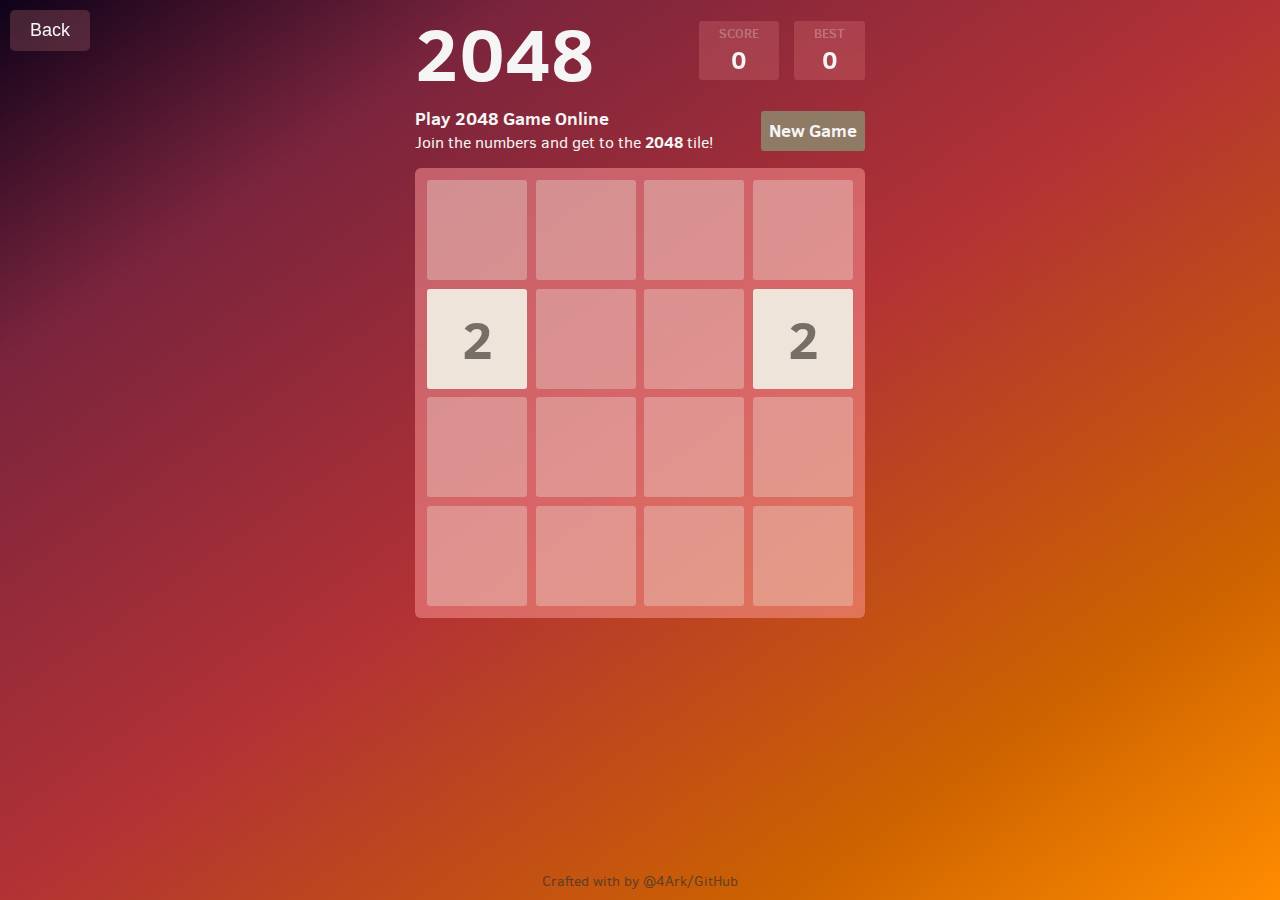
==== 2048/index.html @ 95cb3ffb "made a ton of changes and added an opensource game" ====
<!DOCTYPE html>
<html lang="en">

<head>
    <meta charset="UTF-8">
    <meta name="viewport" content="width=device-width, initial-scale=1.0">
    <meta http-equiv="X-UA-Compatible" content="ie=edge">
    <link rel="stylesheet" href="css/keyframes.css">
    <link rel="stylesheet" href="css/style.css">
    <link rel="stylesheet" href="css/media.css">
    <link rel="shortcut icon" href="./favicon.ico">
    <title>2048</title>
</head>

<body>
    <a id="back-button" href="javascript:history.back()">Back</a>
    <div class="container">
        <div class="heading">
            <h1 class="title">
                <a href="">2048</a>
            </h1>
            <div class="scores-container">
                <div class="score-container">
                    <p class="title">SCORE</p>
                    <P class="score">0</P>
                    <div class="score-addition">
                        +4
                    </div>
                </div>
                <div class="best-container">
                    <p class="title">BEST</p>
                    <P class="score">66666</P>
                </div>
            </div>
        </div>
        <div class="game-intro">
            <a href="" class="restart-btn">New Game</a>
            <h2 class="subtitle">
                Play 2048 Game Online
            </h2>
            <p class="above-game">
                Join the numbers and get to the <strong>2048</strong> tile!
            </p>
        </div>
        <div class="game-container">
            <div class="grid-container">
                <div class="grid-row">
                    <div class="grid-cell"></div>
                    <div class="grid-cell"></div>
                    <div class="grid-cell"></div>
                    <div class="grid-cell"></div>
                </div>
                <div class="grid-row">
                    <div class="grid-cell"></div>
                    <div class="grid-cell"></div>
                    <div class="grid-cell"></div>
                    <div class="grid-cell"></div>
                </div>
                <div class="grid-row">
                    <div class="grid-cell"></div>
                    <div class="grid-cell"></div>
                    <div class="grid-cell"></div>
                    <div class="grid-cell"></div>
                </div>
                <div class="grid-row">
                    <div class="grid-cell"></div>
                    <div class="grid-cell"></div>
                    <div class="grid-cell"></div>
                    <div class="grid-cell"></div>
                </div>
            </div>
            <div class="tile-container">

            </div>
            <div class="failure-container pop-container">
                <p>:(</span></p>
                <p>FIALURE</p>
            </div>
            <div class="winning-container pop-container">
                <p>:)</p>
                <p>WINNING</p>
            </div>
        </div>
        <div class="footer">
            <span>
                Crafted with by
                <a href="https://gd4ark.github.io/about/">@4Ark</a>/<a href="https://github.com/gd4Ark/2048">GitHub</a>
            </span>
        </div>
    </div>
    <script src="js/config.js"></script>
    <script src="js/data.js"></script>
    <script src="js/utils.js"></script>
    <script src="js/event.js"></script>
    <script src="js/view.js"></script>
    <script src="js/game.js"></script>
    <script src="js/main.js"></script>
</body>

</html>
---- 2048/css/keyframes.css ----
@keyframes moveup{
    0%{
        transform: translateY(0);
        opacity: 1;
    }
    100%{
        transform: translateY(-150px);
        opacity: 0;
    }
}
@keyframes appear{
    0%{
        transform: scale(0);
    }
    100%{
        transform: scale(1);
    }
}
@keyframes add{
    0%{
        transform: scale(1);
        box-shadow: 0 0 1px red;
    }
    50%{
        transform: scale(1.2);
    }
    100%{
        transform: scale(1);
    }
}
---- 2048/css/style.css ----
@import "../font/clear-sans.css";

* {
  margin: 0;
  padding: 0;
  box-sizing: border-box;
}

#back-button {
  position: absolute;
  top: 10px;
  left: 10px;
  padding: 10px 20px;
  background: rgba(255, 153, 153, 0.2);
  backdrop-filter: blur(10px);
  color: whitesmoke;
  text-decoration: none;
  border-radius: 5px;
  font-family: "Nunito", sans-serif;
}
#back-button:hover {
  border: 1px solid rgba(255, 255, 255, 0.25);
}

html,
body {
  font-family: "Clear Sans", "Helvetica Neue", Arial, sans-serif;
  color: whitesmoke;
  font-size: 18px;
  background: linear-gradient(
    to bottom right,
    #0e0219 0%,
    #7a243d 20%,
    #b23235 50%,
    #cc6200 80%,
    #ff8c00 100%
  );
  overflow: hidden;
  height: 100%;
}

a {
  text-decoration: none;
  color: inherit;
  cursor: pointer;
}

.container {
  position: relative;
  margin: 0 auto;
  display: flex;
  flex-direction: column;
  width: 450px;
  height: 100vh;
  box-sizing: content-box;
}

.heading {
  margin: 20px 0;
}

.heading {
  display: flex;
  align-items: center;
  justify-content: space-between;
  flex-wrap: wrap;
}

h1.title {
  font-size: 74px;
  line-height: 66px;
  font-weight: bold;
}

.scores-container {
  float: right;
}

.score-container,
.best-container {
  float: left;
  padding: 3px 20px;
  background: rgba(255, 153, 153, 0.2);
  backdrop-filter: blur(10px);
  border-radius: 3px;
  font-size: 25px;
  font-weight: bold;
  color: whitesmoke;
  text-align: center;
}

.score-container {
  position: relative;
  margin-right: 15px;
  margin-bottom: 5px;
}

.score-container .title,
.best-container .title {
  font-size: 13px;
  color: rgba(255, 255, 255, 0.25);
}

.score-addition {
  position: absolute;
  left: 0;
  bottom: 0;
  width: 100%;
  color: rgba(119, 110, 101, 0.9);
  z-index: 100;
  opacity: 0;
  font-size: 1rem;
}

.score-addition.action {
  animation: 2s moveup;
}

.above-game {
  font-size: 0.9rem;
}

.restart-btn {
  margin: 5px 0 0 5px;
  float: right;
  padding: 0 8px;
  background: #8f7a66;
  color: whitesmoke;
  height: 40px;
  line-height: 40px;
  border-radius: 3px;
  font-weight: bold;
}

h2.subtitle {
  font-size: 1em;
}

.game-container {
  position: relative;
  margin-top: 15px;
  width: 450px;
  height: 450px;
  background: rgba(255, 153, 153, 0.5);
  backdrop-filter: blur(10px);
  border-radius: 6px;
  touch-action: none;
}

.grid-container,
.tile-container,
.pop-container {
  position: absolute;
  top: 0;
  left: 0;
  right: 0;
  bottom: 0;
  margin: auto;
  width: 426px;
  height: 426px;
}

.grid-row {
  display: flex;
  margin-bottom: 2%;
}

.grid-row,
.tile {
  height: 23.5%;
}

.grid-cell,
.tile {
  width: 23.5%;
  border-radius: 3px;
}

.grid-cell {
  margin-right: 2%;
  background: rgba(238, 228, 218, 0.35);
}

.grid-cell:nth-of-type(4n) {
  margin-right: 0;
}

.tile {
  position: absolute;
  display: flex;
  align-items: center;
  justify-content: center;
  font-size: 53px;
  font-weight: bold;
  background: #eee4da;
  transition: all 0.15s ease;
}

.tile.new-tile {
  animation: 0.5s appear;
}

.tile.addition {
  animation: 0.3s add;
}

.tile[data-val] {
  color: #f9f6f2;
}

.tile[data-val="2"],
.tile[data-val="4"] {
  color: #776e65;
}

.tile[data-val="128"],
.tile[data-val="256"],
.tile[data-val="512"] {
  font-size: 45px;
}

.tile[data-val="1024"],
.tile[data-val="2048"] {
  font-size: 33px;
}

.tile[data-val="4"] {
  background: #ede0c8;
}

.tile[data-val="8"] {
  background: #f2b179;
}

.tile[data-val="16"] {
  background: #f59563;
}

.tile[data-val="32"] {
  background: #f67c5f;
}

.tile[data-val="64"] {
  background: #f65e3b;
}

.tile[data-val="128"] {
  background: #edcf72;
}

.tile[data-val="256"] {
  background: #edcc61;
  box-shadow: 0 0 30px 10px rgba(243, 215, 116, 0.31746),
    inset 0 0 0 1px rgba(255, 255, 255, 0.19048);
}

.tile[data-val="512"] {
  background: #edc850;
  box-shadow: 0 0 30px 10px rgba(243, 215, 116, 0.39683),
    inset 0 0 0 1px rgba(255, 255, 255, 0.2381);
}

.tile[data-val="1024"] {
  background: #edc53f;
  box-shadow: 0 0 30px 10px rgba(243, 215, 116, 0.47619),
    inset 0 0 0 1px rgba(255, 255, 255, 0.28571);
}

.tile[data-val="2048"] {
  background: #edc22e;
  box-shadow: 0 0 30px 10px rgba(243, 215, 116, 0.55556),
    inset 0 0 0 1px rgba(255, 255, 255, 0.33333);
}

.pop-container {
  display: flex;
  flex-direction: column;
  align-items: center;
  justify-content: center;
  width: 100%;
  height: 100%;
  background: rgba(238, 228, 218, 0.8);
  z-index: 100;
  opacity: 0;
  transition: all 1s ease;
}

.winning-container p:nth-child(1) {
  transform: rotate(90deg);
}

.winning-container.action p:nth-child(1) {
  transform-origin: center;
  animation: winning 1.5s infinite;
}

.failure-container.action p:nth-child(1) {
  transform-origin: center;
  animation: failure 5s infinite;
}

@keyframes winning {
  0%,
  25%,
  50%,
  75%,
  100% {
    transform: rotate(90deg) translateX(-5px);
  }
  12.5% {
    transform: rotate(80deg);
  }
  37.5% {
    transform: rotate(70deg);
  }
  62.5% {
    transform: rotate(100deg);
  }
  87.5% {
    transform: rotate(120deg);
  }
}

@keyframes failure {
  0%,
  25%,
  50%,
  75%,
  100% {
    transform: rotate(90deg) scale(0.7, 1) rotateX(40deg);
  }
  12.5% {
    transform: rotate(90deg);
  }
  37.5% {
    transform: rotate(90deg);
  }
  62.5% {
    transform: rotate(90deg);
  }
  87.5% {
    transform: rotate(90deg);
  }
}

.pop-container.action {
  opacity: 1;
}

.pop-container p {
  font-size: 60px;
  font-weight: bold;
}

.footer {
  flex: 1;
  padding: 10px 0;
  text-align: center;
  display: flex;
  justify-content: space-around;
  align-items: flex-end;
  font-size: 0.75rem;
  color: #333;
  opacity: 0.7;
}
---- 2048/css/media.css ----
@media screen and (max-width:1250px){
    html,body{
        font-size: 15px;
    }
    .container{
        width: 280px;
    }
    h1.title{
        font-size: 31px;
    }
    .score-container,
    .best-container{
        padding: 3px 10px;
    }
    .game-container{
        margin-top: 10px;
        width: 280px;
        height: 280px;
    }
    .grid-container,
    .tile-container{
        width: 260px;
        height: 260px;
    }
    .grid-row,
    .tile{
        height: 22.75%;
    }
    .grid-cell,
    .tile{
        width: 22.75%;
    }
    .grid-row{
        margin-bottom: 3%;
    }
    .grid-cell{
        margin-right: 3%;
    }
    .tile{
        font-size: 35px;
    }
    .tile[data-val="128"],
    .tile[data-val="256"],
    .tile[data-val="512"]{
        font-size: 25px;
    }
    .tile[data-val="1024"],
    .tile[data-val="2048"]{
        font-size: 21px;
    }

    .pop-container p{
        font-size: 30px;
    }
}
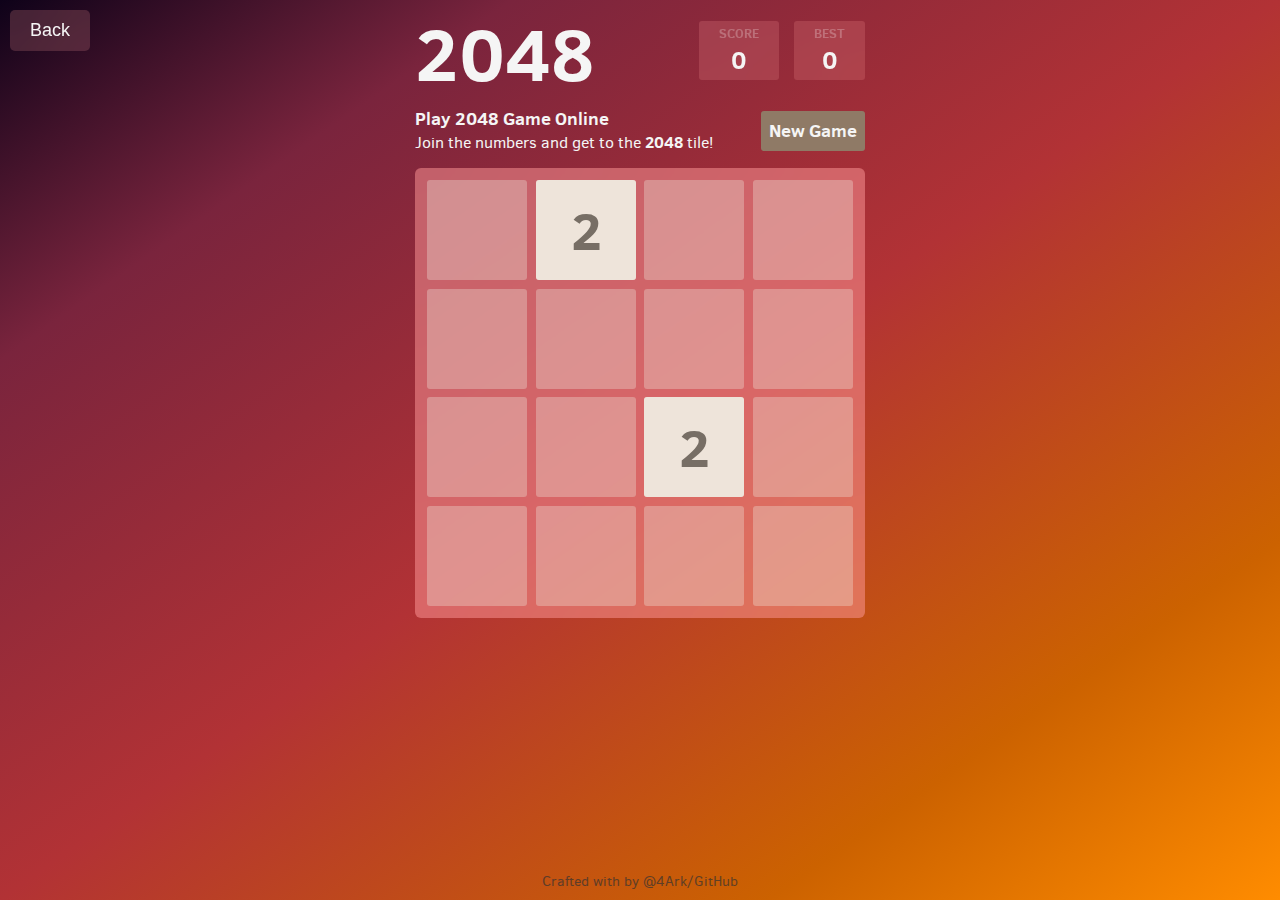
==== commit f7a79949: "center the game" ====
--- a/2048/index.html
+++ b/2048/index.html
@@ -15,6 +15,7 @@
 <body>
     <a id="back-button" href="javascript:history.back()">Back</a>
     <div class="container">
+        <div class="center-game">
         <div class="heading">
             <h1 class="title">
                 <a href="">2048</a>
@@ -74,13 +75,14 @@
             </div>
             <div class="failure-container pop-container">
                 <p>:(</span></p>
-                <p>FIALURE</p>
+                <p>FAILURE</p>
             </div>
             <div class="winning-container pop-container">
                 <p>:)</p>
                 <p>WINNING</p>
             </div>
         </div>
+    </div>
         <div class="footer">
             <span>
                 Crafted with by
@@ -97,4 +99,4 @@
     <script src="js/main.js"></script>
 </body>
 
-</html>+</html>
--- a/2048/css/style.css
+++ b/2048/css/style.css
@@ -1,3 +1,5 @@
+/* changed the theme of this game to follow a similar style to the whole Arcade.  */
+
 @import "../font/clear-sans.css";
 
 * {
--- a/2048/css/media.css
+++ b/2048/css/media.css
@@ -1,55 +1,56 @@
-@media screen and (max-width:1250px){
-    html,body{
-        font-size: 15px;
-    }
-    .container{
-        width: 280px;
-    }
-    h1.title{
-        font-size: 31px;
-    }
-    .score-container,
-    .best-container{
-        padding: 3px 10px;
-    }
-    .game-container{
-        margin-top: 10px;
-        width: 280px;
-        height: 280px;
-    }
-    .grid-container,
-    .tile-container{
-        width: 260px;
-        height: 260px;
-    }
-    .grid-row,
-    .tile{
-        height: 22.75%;
-    }
-    .grid-cell,
-    .tile{
-        width: 22.75%;
-    }
-    .grid-row{
-        margin-bottom: 3%;
-    }
-    .grid-cell{
-        margin-right: 3%;
-    }
-    .tile{
-        font-size: 35px;
-    }
-    .tile[data-val="128"],
-    .tile[data-val="256"],
-    .tile[data-val="512"]{
-        font-size: 25px;
-    }
-    .tile[data-val="1024"],
-    .tile[data-val="2048"]{
-        font-size: 21px;
-    }
+@media screen and (max-width: 1250px) {
+  html,
+  body {
+    font-size: 15px;
+  }
+  .container {
+    width: 280px;
+  }
+  h1.title {
+    font-size: 31px;
+  }
+  .score-container,
+  .best-container {
+    padding: 3px 10px;
+  }
+  .game-container {
+    margin-top: 10px;
+    width: 280px;
+    height: 280px;
+  }
+  .grid-container,
+  .tile-container {
+    width: 260px;
+    height: 260px;
+  }
+  .grid-row,
+  .tile {
+    height: 22.75%;
+  }
+  .grid-cell,
+  .tile {
+    width: 22.75%;
+  }
+  .grid-row {
+    margin-bottom: 3%;
+  }
+  .grid-cell {
+    margin-right: 3%;
+  }
+  .tile {
+    font-size: 35px;
+  }
+  .tile[data-val="128"],
+  .tile[data-val="256"],
+  .tile[data-val="512"] {
+    font-size: 25px;
+  }
+  .tile[data-val="1024"],
+  .tile[data-val="2048"] {
+    font-size: 21px;
+  }
 
-    .pop-container p{
-        font-size: 30px;
-    }
-}+  .pop-container p {
+    font-size: 30px;
+  }
+}
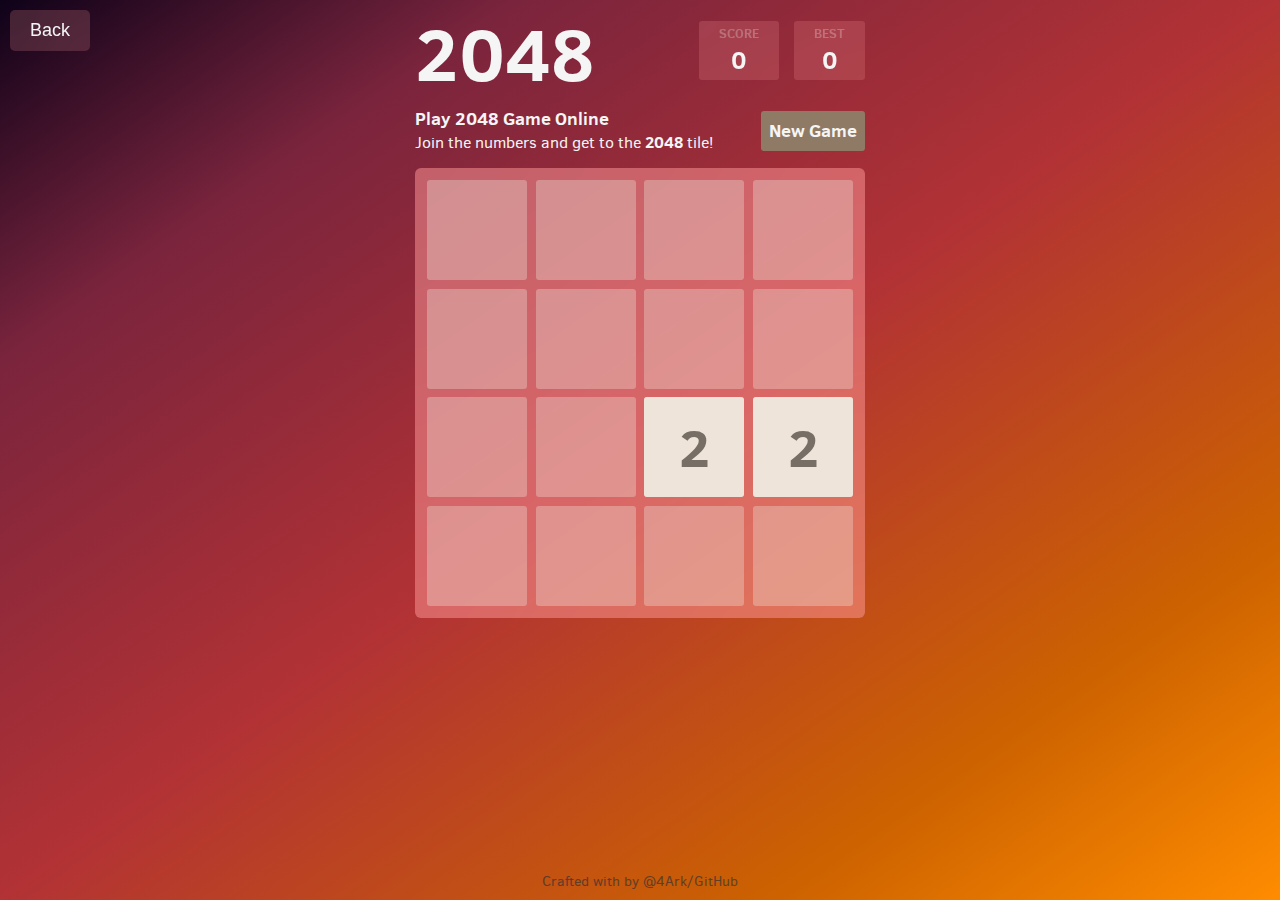
==== commit 68a65aeb: "revert new game not working" ====
--- a/2048/index.html
+++ b/2048/index.html
@@ -15,7 +15,6 @@
 <body>
     <a id="back-button" href="javascript:history.back()">Back</a>
     <div class="container">
-        <div class="center-game">
         <div class="heading">
             <h1 class="title">
                 <a href="">2048</a>
@@ -75,14 +74,13 @@
             </div>
             <div class="failure-container pop-container">
                 <p>:(</span></p>
-                <p>FAILURE</p>
+                <p>FIALURE</p>
             </div>
             <div class="winning-container pop-container">
                 <p>:)</p>
                 <p>WINNING</p>
             </div>
         </div>
-    </div>
         <div class="footer">
             <span>
                 Crafted with by
--- a/2048/css/style.css
+++ b/2048/css/style.css
@@ -56,7 +56,13 @@
   height: 100vh;
   box-sizing: content-box;
 }
-
+.center-game {
+  position: absolute;
+  top: 50%;
+  left: 50%; 
+  transform: translateY(-50%); 
+  transform: translate(-50%, -50%);
+}
 .heading {
   margin: 20px 0;
 }
